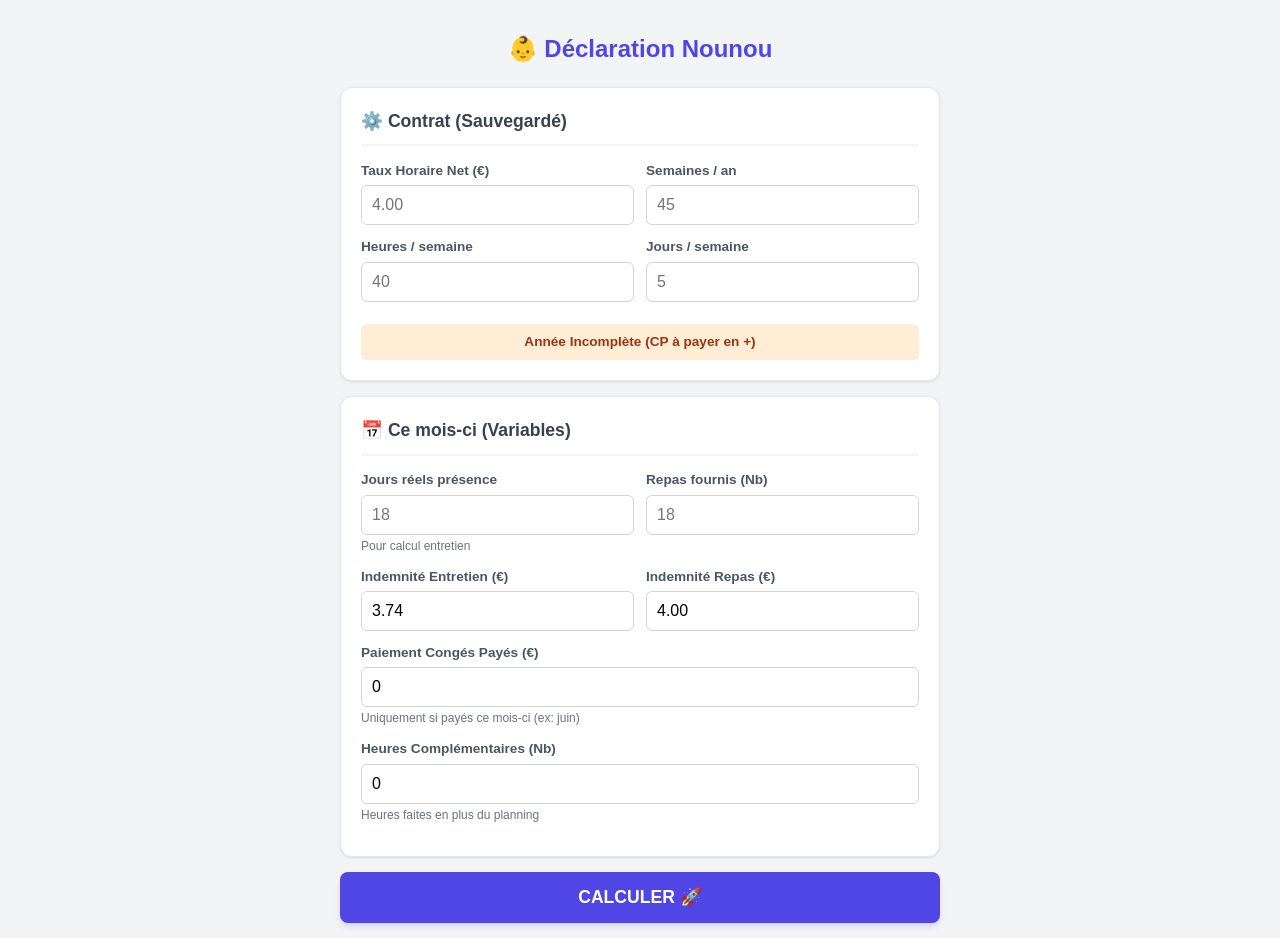
==== calculatrice_pajemploi.html @ 34f4240d "Add files via upload" ====
<!DOCTYPE html>
<html lang="fr">
<head>
    <meta charset="UTF-8">
    <meta name="viewport" content="width=device-width, initial-scale=1.0">
    <title>Calculatrice Pajemploi Express</title>
    <style>
        :root {
            --primary: #4f46e5;
            --bg: #f3f4f6;
            --card: #ffffff;
            --text: #1f2937;
            --border: #e5e7eb;
        }

        body {
            font-family: -apple-system, BlinkMacSystemFont, "Segoe UI", Roboto, Helvetica, Arial, sans-serif;
            background-color: var(--bg);
            color: var(--text);
            padding: 15px;
            margin: 0;
            line-height: 1.5;
        }

        .container {
            max-width: 600px;
            margin: 0 auto;
        }

        h1 {
            text-align: center;
            color: var(--primary);
            font-size: 1.5rem;
            margin-bottom: 20px;
        }

        .card {
            background: var(--card);
            border-radius: 12px;
            padding: 20px;
            box-shadow: 0 1px 3px rgba(0,0,0,0.1);
            margin-bottom: 15px;
            border: 1px solid var(--border);
        }

        h2 {
            font-size: 1.1rem;
            margin-top: 0;
            padding-bottom: 10px;
            border-bottom: 2px solid var(--bg);
            color: #374151;
        }

        .grid {
            display: grid;
            grid-template-columns: 1fr 1fr;
            gap: 12px;
        }

        .form-group {
            margin-bottom: 12px;
        }

        label {
            display: block;
            font-size: 0.85rem;
            font-weight: 600;
            margin-bottom: 4px;
            color: #4b5563;
        }

        input {
            width: 100%;
            padding: 10px;
            border: 1px solid #d1d5db;
            border-radius: 6px;
            font-size: 16px;
            box-sizing: border-box;
            background: #fff;
        }

        input:focus {
            outline: 2px solid var(--primary);
            border-color: transparent;
        }

        .help {
            font-size: 0.75rem;
            color: #6b7280;
            margin-top: 2px;
        }

        .badge {
            display: block;
            text-align: center;
            padding: 8px;
            border-radius: 6px;
            font-size: 0.85rem;
            font-weight: bold;
            margin-top: 10px;
        }
        .badge-incomplete { background: #ffedd5; color: #9a3412; }
        .badge-complete { background: #dcfce7; color: #166534; }

        .btn-calc {
            width: 100%;
            background-color: var(--primary);
            color: white;
            border: none;
            padding: 15px;
            font-size: 1.1rem;
            font-weight: 600;
            border-radius: 8px;
            cursor: pointer;
            box-shadow: 0 4px 6px -1px rgba(79, 70, 229, 0.2);
            transition: transform 0.1s;
        }
        .btn-calc:active { transform: scale(0.98); }

        .result-box {
            display: none;
            background: #eef2ff;
            border: 2px dashed var(--primary);
            border-radius: 10px;
            padding: 15px;
            margin-top: 20px;
            animation: slideIn 0.3s ease-out;
        }

        @keyframes slideIn {
            from { opacity: 0; transform: translateY(10px); }
            to { opacity: 1; transform: translateY(0); }
        }

        .res-header {
            text-align: center;
            font-weight: bold;
            color: var(--primary);
            margin-bottom: 15px;
            text-transform: uppercase;
            letter-spacing: 0.05em;
            font-size: 0.9rem;
        }

        .res-row {
            display: flex;
            justify-content: space-between;
            align-items: center;
            padding: 10px 0;
            border-bottom: 1px solid #e0e7ff;
        }
        .res-row:last-child { border-bottom: none; }

        .res-label { font-size: 0.9rem; color: #374151; }

        .res-val {
            font-family: ui-monospace, SFMono-Regular, Menlo, Monaco, Consolas, monospace;
            font-weight: 700;
            font-size: 1.1rem;
            background: white;
            padding: 2px 8px;
            border-radius: 4px;
            color: var(--primary);
            border: 1px solid #c7d2fe;
        }

        .total-pay {
            text-align: center;
            margin-top: 20px;
            font-size: 1rem;
            color: #374151;
        }
        .total-amount {
            display: block;
            font-size: 1.5rem;
            font-weight: 800;
            color: #111827;
        }
    </style>
</head>
<body>

<div class="container">
    <h1>👶 Déclaration Nounou</h1>

    <div class="card">
        <h2>⚙️ Contrat (Sauvegardé)</h2>
        <div class="grid">
            <div class="form-group">
                <label>Taux Horaire Net (€)</label>
                <input type="number" id="taux" step="0.01" placeholder="4.00">
            </div>
            <div class="form-group">
                <label>Semaines / an</label>
                <input type="number" id="semAn" placeholder="45" oninput="updateMode()">
            </div>
        </div>
        <div class="grid">
            <div class="form-group">
                <label>Heures / semaine</label>
                <input type="number" id="hSem" placeholder="40">
            </div>
            <div class="form-group">
                <label>Jours / semaine</label>
                <input type="number" id="jSem" placeholder="5">
            </div>
        </div>
        <div id="modeBadge" class="badge badge-incomplete">Année Incomplète (< 47 sem)</div>
    </div>

    <div class="card">
        <h2>📅 Ce mois-ci (Variables)</h2>

        <div class="grid">
            <div class="form-group">
                <label>Jours réels présence</label>
                <input type="number" id="jReels" placeholder="18">
                <div class="help">Pour calcul entretien</div>
            </div>
            <div class="form-group">
                <label>Repas fournis (Nb)</label>
                <input type="number" id="nbRepas" placeholder="18">
            </div>
        </div>

        <div class="grid">
            <div class="form-group">
                <label>Indemnité Entretien (€)</label>
                <input type="number" id="txIE" step="0.01" value="3.74">
            </div>
            <div class="form-group">
                <label>Indemnité Repas (€)</label>
                <input type="number" id="txIR" step="0.01" value="4.00">
            </div>
        </div>

        <div class="form-group">
            <label>Paiement Congés Payés (€)</label>
            <input type="number" id="mtCP" step="0.01" value="0">
            <div class="help">Uniquement si payés ce mois-ci (ex: juin)</div>
        </div>

        <div class="form-group">
            <label>Heures Complémentaires (Nb)</label>
            <input type="number" id="hComp" step="0.5" value="0">
            <div class="help">Heures faites en plus du planning</div>
        </div>
    </div>

    <button class="btn-calc" onclick="calculate()">CALCULER 🚀</button>

    <div id="results" class="result-box">
        <div class="res-header">📋 Copiez ces valeurs dans Pajemploi</div>

        <div class="res-row">
            <span class="res-label">Heures normales</span>
            <span class="res-val" id="outHN">0</span>
        </div>
        <div class="res-row">
            <span class="res-label">Jours d'activité</span>
            <span class="res-val" id="outJA">0</span>
        </div>
        <div class="res-row">
            <span class="res-label">Jours congés payés</span>
            <span class="res-val" id="outJCP">0</span>
        </div>
        <div class="res-row">
            <span class="res-label">Salaire Net Total</span>
            <span class="res-val" id="outSal">0.00</span>
        </div>
        <div class="res-row">
            <span class="res-label">Indemnités Entretien</span>
            <span class="res-val" id="outIE">0.00</span>
        </div>
        <div class="res-row">
            <span class="res-label">Indemnités Repas</span>
            <span class="res-val" id="outIR">0.00</span>
        </div>
         <div class="res-row">
            <span class="res-label">Heures Complémentaires</span>
            <span class="res-val" id="outHC">0</span>
        </div>

        <div class="total-pay">
            Virement bancaire à faire :
            <span class="total-amount" id="outTotal">0.00 €</span>
        </div>
    </div>
</div>

<script>
    window.onload = function() {
        if(localStorage.getItem('nounou_cfg')) {
            const data = JSON.parse(localStorage.getItem('nounou_cfg'));
            document.getElementById('taux').value = data.taux || 4.00;
            document.getElementById('semAn').value = data.semAn || 45;
            document.getElementById('hSem').value = data.hSem || 40;
            document.getElementById('jSem').value = data.jSem || 5;
            document.getElementById('txIE').value = data.txIE || 3.74;
            document.getElementById('txIR').value = data.txIR || 4.00;
        }
        updateMode();
    };

    function updateMode() {
        const sem = parseFloat(document.getElementById('semAn').value) || 0;
        const badge = document.getElementById('modeBadge');
        if (sem >= 47) {
            badge.className = "badge badge-complete";
            badge.innerText = "Année Complète (CP inclus dans salaire)";
        } else {
            badge.className = "badge badge-incomplete";
            badge.innerText = "Année Incomplète (CP à payer en +)";
        }
    }

    function calculate() {
        const taux = parseFloat(document.getElementById('taux').value) || 0;
        const semAn = parseFloat(document.getElementById('semAn').value) || 0;
        const hSem = parseFloat(document.getElementById('hSem').value) || 0;
        const jSem = parseFloat(document.getElementById('jSem').value) || 0;

        const jReels = parseFloat(document.getElementById('jReels').value) || 0;
        const nbRepas = parseFloat(document.getElementById('nbRepas').value) || 0;
        const txIE = parseFloat(document.getElementById('txIE').value) || 0;
        const txIR = parseFloat(document.getElementById('txIR').value) || 0;
        const mtCP = parseFloat(document.getElementById('mtCP').value) || 0;
        const hComp = parseFloat(document.getElementById('hComp').value) || 0;

        const config = {
            taux: document.getElementById('taux').value,
            semAn: document.getElementById('semAn').value,
            hSem: document.getElementById('hSem').value,
            jSem: document.getElementById('jSem').value,
            txIE: document.getElementById('txIE').value,
            txIR: document.getElementById('txIR').value
        };
        localStorage.setItem('nounou_cfg', JSON.stringify(config));

        let valHN = Math.round((hSem * semAn) / 12);
        let valJA = Math.ceil((jSem * semAn) / 12);

        let valJCP = 0;
        if (semAn < 47 && mtCP > 0) {
            valJCP = 2.5; 
        }

        let salaireMensualise = (taux * hSem * semAn) / 12;
        let salaireHC = hComp * taux;
        let valSal = salaireMensualise + salaireHC + mtCP;
        let valIE = jReels * txIE;
        let valIR = nbRepas * txIR;
        let valTotal = valSal + valIE + valIR;

        document.getElementById('outHN').innerText = valHN;
        document.getElementById('outJA').innerText = valJA;
        document.getElementById('outJCP').innerText = valJCP;
        document.getElementById('outSal').innerText = valSal.toFixed(2).replace('.', ',');
        document.getElementById('outIE').innerText = valIE.toFixed(2).replace('.', ',');
        document.getElementById('outIR').innerText = valIR.toFixed(2).replace('.', ',');
        document.getElementById('outHC').innerText = hComp;
        document.getElementById('outTotal').innerText = valTotal.toFixed(2).replace('.', ',') + " €";

        document.getElementById('results').style.display = 'block';
        document.getElementById('results').scrollIntoView({behavior: 'smooth'});
    }
</script>

</body>
</html>
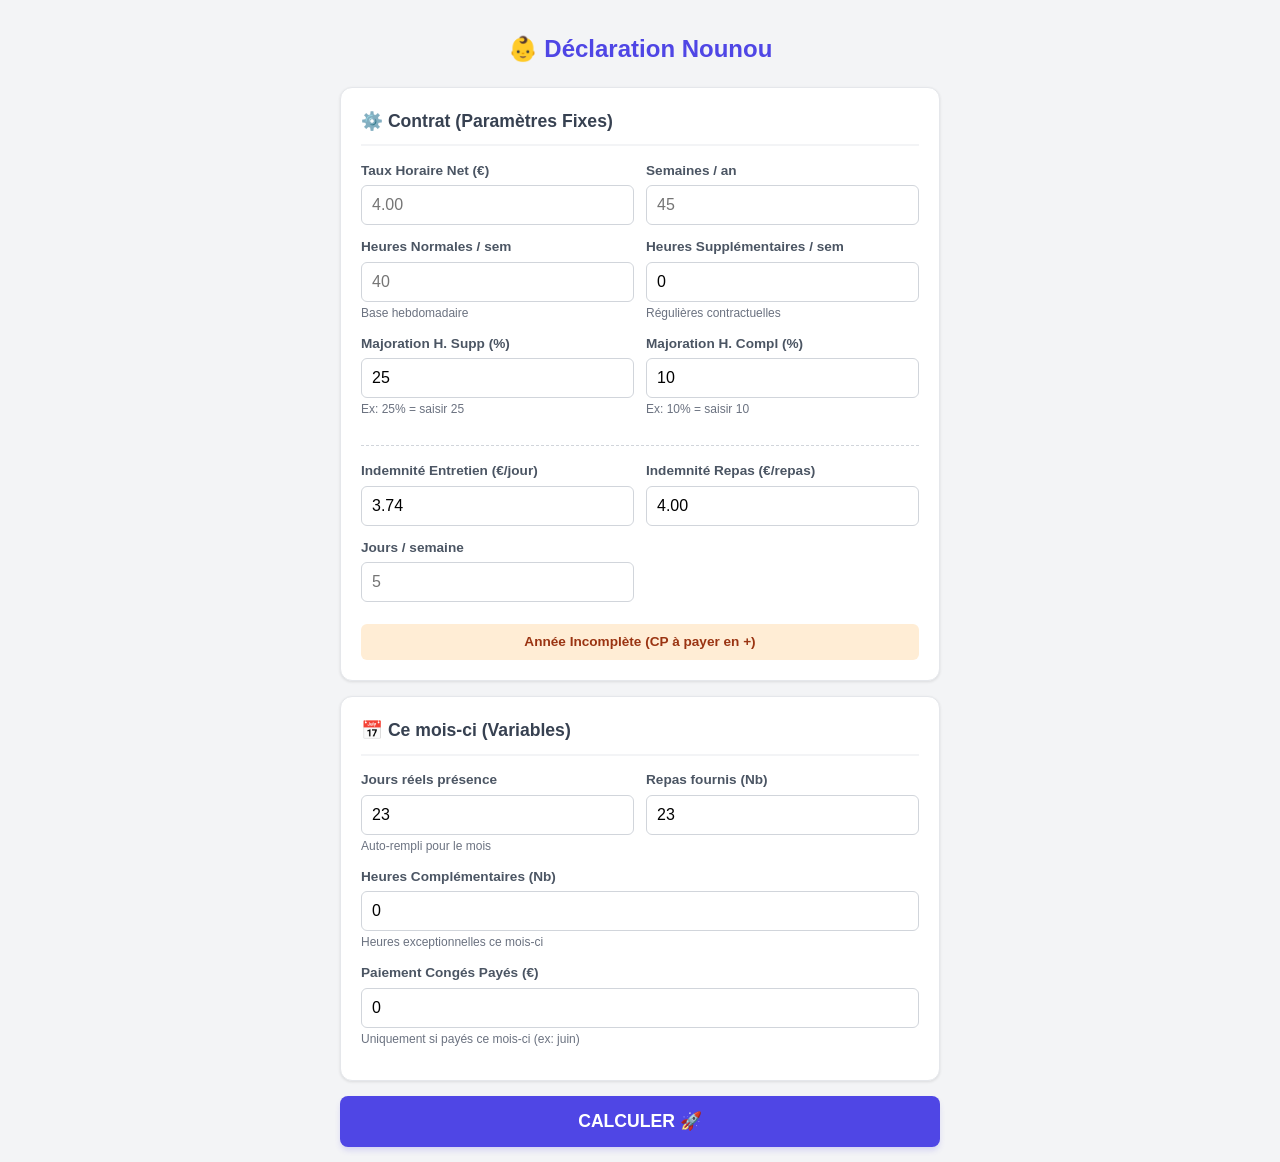
==== commit 0a9ff61f: "calculatrice_pajemploi.html v2" ====
--- a/calculatrice_pajemploi.html
+++ b/calculatrice_pajemploi.html
@@ -176,6 +176,11 @@
             font-weight: 800;
             color: #111827;
         }
+
+        .section-divider {
+            margin: 15px 0;
+            border-top: 1px dashed #d1d5db;
+        }
     </style>
 </head>
 <body>
@@ -184,7 +189,8 @@
     <h1>👶 Déclaration Nounou</h1>
 
     <div class="card">
-        <h2>⚙️ Contrat (Sauvegardé)</h2>
+        <h2>⚙️ Contrat (Paramètres Fixes)</h2>
+        
         <div class="grid">
             <div class="form-group">
                 <label>Taux Horaire Net (€)</label>
@@ -195,16 +201,53 @@
                 <input type="number" id="semAn" placeholder="45" oninput="updateMode()">
             </div>
         </div>
-        <div class="grid">
-            <div class="form-group">
-                <label>Heures / semaine</label>
-                <input type="number" id="hSem" placeholder="40">
-            </div>
+
+        <div class="grid">
+            <div class="form-group">
+                <label>Heures Normales / sem</label>
+                <input type="number" id="hNormales" step="0.5" placeholder="40">
+                <div class="help">Base hebdomadaire</div>
+            </div>
+            <div class="form-group">
+                <label>Heures Supplémentaires / sem</label>
+                <input type="number" id="hSupp" step="0.5" value="0">
+                <div class="help">Régulières contractuelles</div>
+            </div>
+        </div>
+
+        <div class="grid">
+            <div class="form-group">
+                <label>Majoration H. Supp (%)</label>
+                <input type="number" id="majSupp" step="1" value="25" placeholder="25">
+                <div class="help">Ex: 25% = saisir 25</div>
+            </div>
+            <div class="form-group">
+                <label>Majoration H. Compl (%)</label>
+                <input type="number" id="majCompl" step="1" value="10" placeholder="10">
+                <div class="help">Ex: 10% = saisir 10</div>
+            </div>
+        </div>
+
+        <div class="section-divider"></div>
+
+        <div class="grid">
+            <div class="form-group">
+                <label>Indemnité Entretien (€/jour)</label>
+                <input type="number" id="txIE" step="0.01" value="3.74">
+            </div>
+            <div class="form-group">
+                <label>Indemnité Repas (€/repas)</label>
+                <input type="number" id="txIR" step="0.01" value="4.00">
+            </div>
+        </div>
+
+        <div class="grid">
             <div class="form-group">
                 <label>Jours / semaine</label>
                 <input type="number" id="jSem" placeholder="5">
             </div>
         </div>
+
         <div id="modeBadge" class="badge badge-incomplete">Année Incomplète (< 47 sem)</div>
     </div>
 
@@ -215,7 +258,7 @@
             <div class="form-group">
                 <label>Jours réels présence</label>
                 <input type="number" id="jReels" placeholder="18">
-                <div class="help">Pour calcul entretien</div>
+                <div class="help">Auto-rempli pour le mois</div>
             </div>
             <div class="form-group">
                 <label>Repas fournis (Nb)</label>
@@ -223,15 +266,10 @@
             </div>
         </div>
 
-        <div class="grid">
-            <div class="form-group">
-                <label>Indemnité Entretien (€)</label>
-                <input type="number" id="txIE" step="0.01" value="3.74">
-            </div>
-            <div class="form-group">
-                <label>Indemnité Repas (€)</label>
-                <input type="number" id="txIR" step="0.01" value="4.00">
-            </div>
+        <div class="form-group">
+            <label>Heures Complémentaires (Nb)</label>
+            <input type="number" id="hComp" step="0.5" value="0">
+            <div class="help">Heures exceptionnelles ce mois-ci</div>
         </div>
 
         <div class="form-group">
@@ -239,22 +277,24 @@
             <input type="number" id="mtCP" step="0.01" value="0">
             <div class="help">Uniquement si payés ce mois-ci (ex: juin)</div>
         </div>
-
-        <div class="form-group">
-            <label>Heures Complémentaires (Nb)</label>
-            <input type="number" id="hComp" step="0.5" value="0">
-            <div class="help">Heures faites en plus du planning</div>
-        </div>
     </div>
 
     <button class="btn-calc" onclick="calculate()">CALCULER 🚀</button>
 
     <div id="results" class="result-box">
-        <div class="res-header">📋 Copiez ces valeurs dans Pajemploi</div>
-
-        <div class="res-row">
-            <span class="res-label">Heures normales</span>
+        <div class="res-header">📋 Détails pour Pajemploi</div>
+        
+        <div class="res-row">
+            <span class="res-label">Heures normales mensuelles</span>
             <span class="res-val" id="outHN">0</span>
+        </div>
+        <div class="res-row">
+            <span class="res-label">Heures supplémentaires mensuelles</span>
+            <span class="res-val" id="outHS">0</span>
+        </div>
+        <div class="res-row">
+            <span class="res-label">Heures complémentaires</span>
+            <span class="res-val" id="outHC">0</span>
         </div>
         <div class="res-row">
             <span class="res-label">Jours d'activité</span>
@@ -264,21 +304,39 @@
             <span class="res-label">Jours congés payés</span>
             <span class="res-val" id="outJCP">0</span>
         </div>
-        <div class="res-row">
-            <span class="res-label">Salaire Net Total</span>
-            <span class="res-val" id="outSal">0.00</span>
-        </div>
+        
+        <div class="section-divider"></div>
+        
+        <div class="res-row">
+            <span class="res-label">💰 Heures Normales</span>
+            <span class="res-val" id="outSalNormal">0.00 €</span>
+        </div>
+        <div class="res-row">
+            <span class="res-label">💰 Heures Supplémentaires</span>
+            <span class="res-val" id="outSalSupp">0.00 €</span>
+        </div>
+        <div class="res-row">
+            <span class="res-label">💰 Heures Complémentaires</span>
+            <span class="res-val" id="outSalCompl">0.00 €</span>
+        </div>
+        <div class="res-row">
+            <span class="res-label">💰 Congés Payés</span>
+            <span class="res-val" id="outSalCP">0.00 €</span>
+        </div>
+        <div class="res-row">
+            <span class="res-label"><strong>Salaire Net Total</strong></span>
+            <span class="res-val" id="outSal">0.00 €</span>
+        </div>
+        
+        <div class="section-divider"></div>
+        
         <div class="res-row">
             <span class="res-label">Indemnités Entretien</span>
-            <span class="res-val" id="outIE">0.00</span>
+            <span class="res-val" id="outIE">0.00 €</span>
         </div>
         <div class="res-row">
             <span class="res-label">Indemnités Repas</span>
-            <span class="res-val" id="outIR">0.00</span>
-        </div>
-         <div class="res-row">
-            <span class="res-label">Heures Complémentaires</span>
-            <span class="res-val" id="outHC">0</span>
+            <span class="res-val" id="outIR">0.00 €</span>
         </div>
 
         <div class="total-pay">
@@ -289,16 +347,46 @@
 </div>
 
 <script>
+    // Calcul du nombre de jours ouvrés dans le mois en cours
+    function getWorkingDaysInCurrentMonth() {
+        const now = new Date();
+        const year = now.getFullYear();
+        const month = now.getMonth();
+        
+        const firstDay = new Date(year, month, 1);
+        const lastDay = new Date(year, month + 1, 0);
+        
+        let workingDays = 0;
+        for (let day = firstDay; day <= lastDay; day.setDate(day.getDate() + 1)) {
+            const dayOfWeek = day.getDay();
+            // Lundi(1) à Vendredi(5)
+            if (dayOfWeek >= 1 && dayOfWeek <= 5) {
+                workingDays++;
+            }
+        }
+        return workingDays;
+    }
+
     window.onload = function() {
+        // Charger les paramètres sauvegardés
         if(localStorage.getItem('nounou_cfg')) {
             const data = JSON.parse(localStorage.getItem('nounou_cfg'));
             document.getElementById('taux').value = data.taux || 4.00;
             document.getElementById('semAn').value = data.semAn || 45;
-            document.getElementById('hSem').value = data.hSem || 40;
+            document.getElementById('hNormales').value = data.hNormales || 40;
+            document.getElementById('hSupp').value = data.hSupp || 0;
+            document.getElementById('majSupp').value = data.majSupp || 25;
+            document.getElementById('majCompl').value = data.majCompl || 10;
             document.getElementById('jSem').value = data.jSem || 5;
             document.getElementById('txIE').value = data.txIE || 3.74;
             document.getElementById('txIR').value = data.txIR || 4.00;
         }
+        
+        // Pré-remplir les jours ouvrés du mois
+        const workingDays = getWorkingDaysInCurrentMonth();
+        document.getElementById('jReels').value = workingDays;
+        document.getElementById('nbRepas').value = workingDays;
+        
         updateMode();
     };
 
@@ -315,50 +403,77 @@
     }
 
     function calculate() {
+        // Récupération des valeurs du contrat
         const taux = parseFloat(document.getElementById('taux').value) || 0;
         const semAn = parseFloat(document.getElementById('semAn').value) || 0;
-        const hSem = parseFloat(document.getElementById('hSem').value) || 0;
+        const hNormales = parseFloat(document.getElementById('hNormales').value) || 0;
+        const hSupp = parseFloat(document.getElementById('hSupp').value) || 0;
+        const majSupp = parseFloat(document.getElementById('majSupp').value) || 0;
+        const majCompl = parseFloat(document.getElementById('majCompl').value) || 0;
         const jSem = parseFloat(document.getElementById('jSem').value) || 0;
-
+        const txIE = parseFloat(document.getElementById('txIE').value) || 0;
+        const txIR = parseFloat(document.getElementById('txIR').value) || 0;
+
+        // Récupération des valeurs variables du mois
         const jReels = parseFloat(document.getElementById('jReels').value) || 0;
         const nbRepas = parseFloat(document.getElementById('nbRepas').value) || 0;
-        const txIE = parseFloat(document.getElementById('txIE').value) || 0;
-        const txIR = parseFloat(document.getElementById('txIR').value) || 0;
+        const hComp = parseFloat(document.getElementById('hComp').value) || 0;
         const mtCP = parseFloat(document.getElementById('mtCP').value) || 0;
-        const hComp = parseFloat(document.getElementById('hComp').value) || 0;
-
+
+        // Sauvegarde de la configuration
         const config = {
             taux: document.getElementById('taux').value,
             semAn: document.getElementById('semAn').value,
-            hSem: document.getElementById('hSem').value,
+            hNormales: document.getElementById('hNormales').value,
+            hSupp: document.getElementById('hSupp').value,
+            majSupp: document.getElementById('majSupp').value,
+            majCompl: document.getElementById('majCompl').value,
             jSem: document.getElementById('jSem').value,
             txIE: document.getElementById('txIE').value,
             txIR: document.getElementById('txIR').value
         };
         localStorage.setItem('nounou_cfg', JSON.stringify(config));
 
-        let valHN = Math.round((hSem * semAn) / 12);
-        let valJA = Math.ceil((jSem * semAn) / 12);
-
+        // Calculs pour Pajemploi
+        const valHN = Math.round((hNormales * semAn) / 12);
+        const valHS = Math.round((hSupp * semAn) / 12);
+        const valJA = Math.ceil((jSem * semAn) / 12);
+        
         let valJCP = 0;
         if (semAn < 47 && mtCP > 0) {
             valJCP = 2.5; 
         }
 
-        let salaireMensualise = (taux * hSem * semAn) / 12;
-        let salaireHC = hComp * taux;
-        let valSal = salaireMensualise + salaireHC + mtCP;
-        let valIE = jReels * txIE;
-        let valIR = nbRepas * txIR;
-        let valTotal = valSal + valIE + valIR;
-
+        // Calculs salaires
+        const tauxSupp = taux * (1 + majSupp / 100);
+        const tauxCompl = taux * (1 + majCompl / 100);
+
+        const salNormal = (hNormales * semAn / 12) * taux;
+        const salSupp = (hSupp * semAn / 12) * tauxSupp;
+        const salCompl = hComp * tauxCompl;
+        
+        const valSal = salNormal + salSupp + salCompl + mtCP;
+        
+        // Indemnités
+        const valIE = jReels * txIE;
+        const valIR = nbRepas * txIR;
+        const valTotal = valSal + valIE + valIR;
+
+        // Affichage des résultats
         document.getElementById('outHN').innerText = valHN;
+        document.getElementById('outHS').innerText = valHS;
+        document.getElementById('outHC').innerText = hComp;
         document.getElementById('outJA').innerText = valJA;
         document.getElementById('outJCP').innerText = valJCP;
-        document.getElementById('outSal').innerText = valSal.toFixed(2).replace('.', ',');
-        document.getElementById('outIE').innerText = valIE.toFixed(2).replace('.', ',');
-        document.getElementById('outIR').innerText = valIR.toFixed(2).replace('.', ',');
-        document.getElementById('outHC').innerText = hComp;
+        
+        document.getElementById('outSalNormal').innerText = salNormal.toFixed(2).replace('.', ',') + ' €';
+        document.getElementById('outSalSupp').innerText = salSupp.toFixed(2).replace('.', ',') + ' €';
+        document.getElementById('outSalCompl').innerText = salCompl.toFixed(2).replace('.', ',') + ' €';
+        document.getElementById('outSalCP').innerText = mtCP.toFixed(2).replace('.', ',') + ' €';
+        document.getElementById('outSal').innerText = valSal.toFixed(2).replace('.', ',') + ' €';
+        
+        document.getElementById('outIE').innerText = valIE.toFixed(2).replace('.', ',') + ' €';
+        document.getElementById('outIR').innerText = valIR.toFixed(2).replace('.', ',') + ' €';
         document.getElementById('outTotal').innerText = valTotal.toFixed(2).replace('.', ',') + " €";
 
         document.getElementById('results').style.display = 'block';
@@ -367,4 +482,4 @@
 </script>
 
 </body>
-</html>+</html>
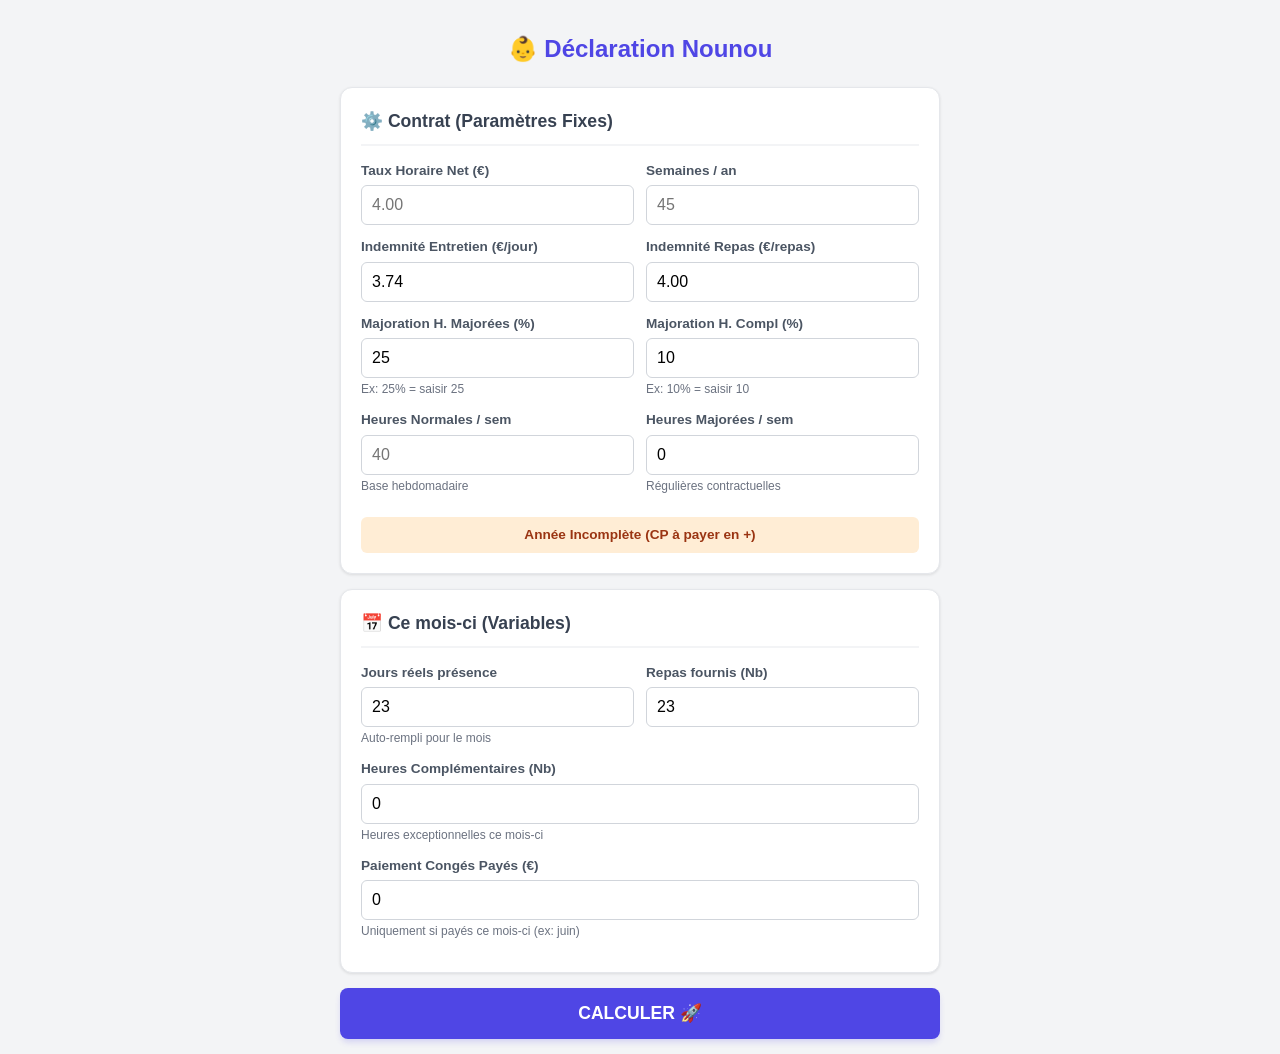
==== commit b7f6a11c: "Update calculatrice_pajemploi.html v3" ====
--- a/calculatrice_pajemploi.html
+++ b/calculatrice_pajemploi.html
@@ -55,6 +55,7 @@
             display: grid;
             grid-template-columns: 1fr 1fr;
             gap: 12px;
+            align-items: start;
         }
 
         .form-group {
@@ -204,47 +205,38 @@
 
         <div class="grid">
             <div class="form-group">
+                <label>Indemnité Entretien (€/jour)</label>
+                <input type="number" id="txIE" step="0.01" value="3.74">
+            </div>
+            <div class="form-group">
+                <label>Indemnité Repas (€/repas)</label>
+                <input type="number" id="txIR" step="0.01" value="4.00">
+            </div>
+        </div>
+
+        <div class="grid">
+            <div class="form-group">
+                <label>Majoration H. Majorées (%)</label>
+                <input type="number" id="majSupp" step="1" value="25" placeholder="25">
+                <div class="help">Ex: 25% = saisir 25</div>
+            </div>
+            <div class="form-group">
+                <label>Majoration H. Compl (%)</label>
+                <input type="number" id="majCompl" step="1" value="10" placeholder="10">
+                <div class="help">Ex: 10% = saisir 10</div>
+            </div>
+        </div>
+
+        <div class="grid">
+            <div class="form-group">
                 <label>Heures Normales / sem</label>
                 <input type="number" id="hNormales" step="0.5" placeholder="40">
                 <div class="help">Base hebdomadaire</div>
             </div>
             <div class="form-group">
-                <label>Heures Supplémentaires / sem</label>
+                <label>Heures Majorées / sem</label>
                 <input type="number" id="hSupp" step="0.5" value="0">
                 <div class="help">Régulières contractuelles</div>
-            </div>
-        </div>
-
-        <div class="grid">
-            <div class="form-group">
-                <label>Majoration H. Supp (%)</label>
-                <input type="number" id="majSupp" step="1" value="25" placeholder="25">
-                <div class="help">Ex: 25% = saisir 25</div>
-            </div>
-            <div class="form-group">
-                <label>Majoration H. Compl (%)</label>
-                <input type="number" id="majCompl" step="1" value="10" placeholder="10">
-                <div class="help">Ex: 10% = saisir 10</div>
-            </div>
-        </div>
-
-        <div class="section-divider"></div>
-
-        <div class="grid">
-            <div class="form-group">
-                <label>Indemnité Entretien (€/jour)</label>
-                <input type="number" id="txIE" step="0.01" value="3.74">
-            </div>
-            <div class="form-group">
-                <label>Indemnité Repas (€/repas)</label>
-                <input type="number" id="txIR" step="0.01" value="4.00">
-            </div>
-        </div>
-
-        <div class="grid">
-            <div class="form-group">
-                <label>Jours / semaine</label>
-                <input type="number" id="jSem" placeholder="5">
             </div>
         </div>
 
@@ -289,7 +281,7 @@
             <span class="res-val" id="outHN">0</span>
         </div>
         <div class="res-row">
-            <span class="res-label">Heures supplémentaires mensuelles</span>
+            <span class="res-label">Heures majorées mensuelles</span>
             <span class="res-val" id="outHS">0</span>
         </div>
         <div class="res-row">
@@ -312,7 +304,7 @@
             <span class="res-val" id="outSalNormal">0.00 €</span>
         </div>
         <div class="res-row">
-            <span class="res-label">💰 Heures Supplémentaires</span>
+            <span class="res-label">💰 Heures Majorées</span>
             <span class="res-val" id="outSalSupp">0.00 €</span>
         </div>
         <div class="res-row">
@@ -377,7 +369,6 @@
             document.getElementById('hSupp').value = data.hSupp || 0;
             document.getElementById('majSupp').value = data.majSupp || 25;
             document.getElementById('majCompl').value = data.majCompl || 10;
-            document.getElementById('jSem').value = data.jSem || 5;
             document.getElementById('txIE').value = data.txIE || 3.74;
             document.getElementById('txIR').value = data.txIR || 4.00;
         }
@@ -410,7 +401,6 @@
         const hSupp = parseFloat(document.getElementById('hSupp').value) || 0;
         const majSupp = parseFloat(document.getElementById('majSupp').value) || 0;
         const majCompl = parseFloat(document.getElementById('majCompl').value) || 0;
-        const jSem = parseFloat(document.getElementById('jSem').value) || 0;
         const txIE = parseFloat(document.getElementById('txIE').value) || 0;
         const txIR = parseFloat(document.getElementById('txIR').value) || 0;
 
@@ -428,13 +418,13 @@
             hSupp: document.getElementById('hSupp').value,
             majSupp: document.getElementById('majSupp').value,
             majCompl: document.getElementById('majCompl').value,
-            jSem: document.getElementById('jSem').value,
             txIE: document.getElementById('txIE').value,
             txIR: document.getElementById('txIR').value
         };
         localStorage.setItem('nounou_cfg', JSON.stringify(config));
 
-        // Calculs pour Pajemploi
+        // Calculs pour Pajemploi - jours d'activité basés sur semaines travaillées
+        const jSem = 5; // 5 jours par semaine par défaut
         const valHN = Math.round((hNormales * semAn) / 12);
         const valHS = Math.round((hSupp * semAn) / 12);
         const valJA = Math.ceil((jSem * semAn) / 12);
